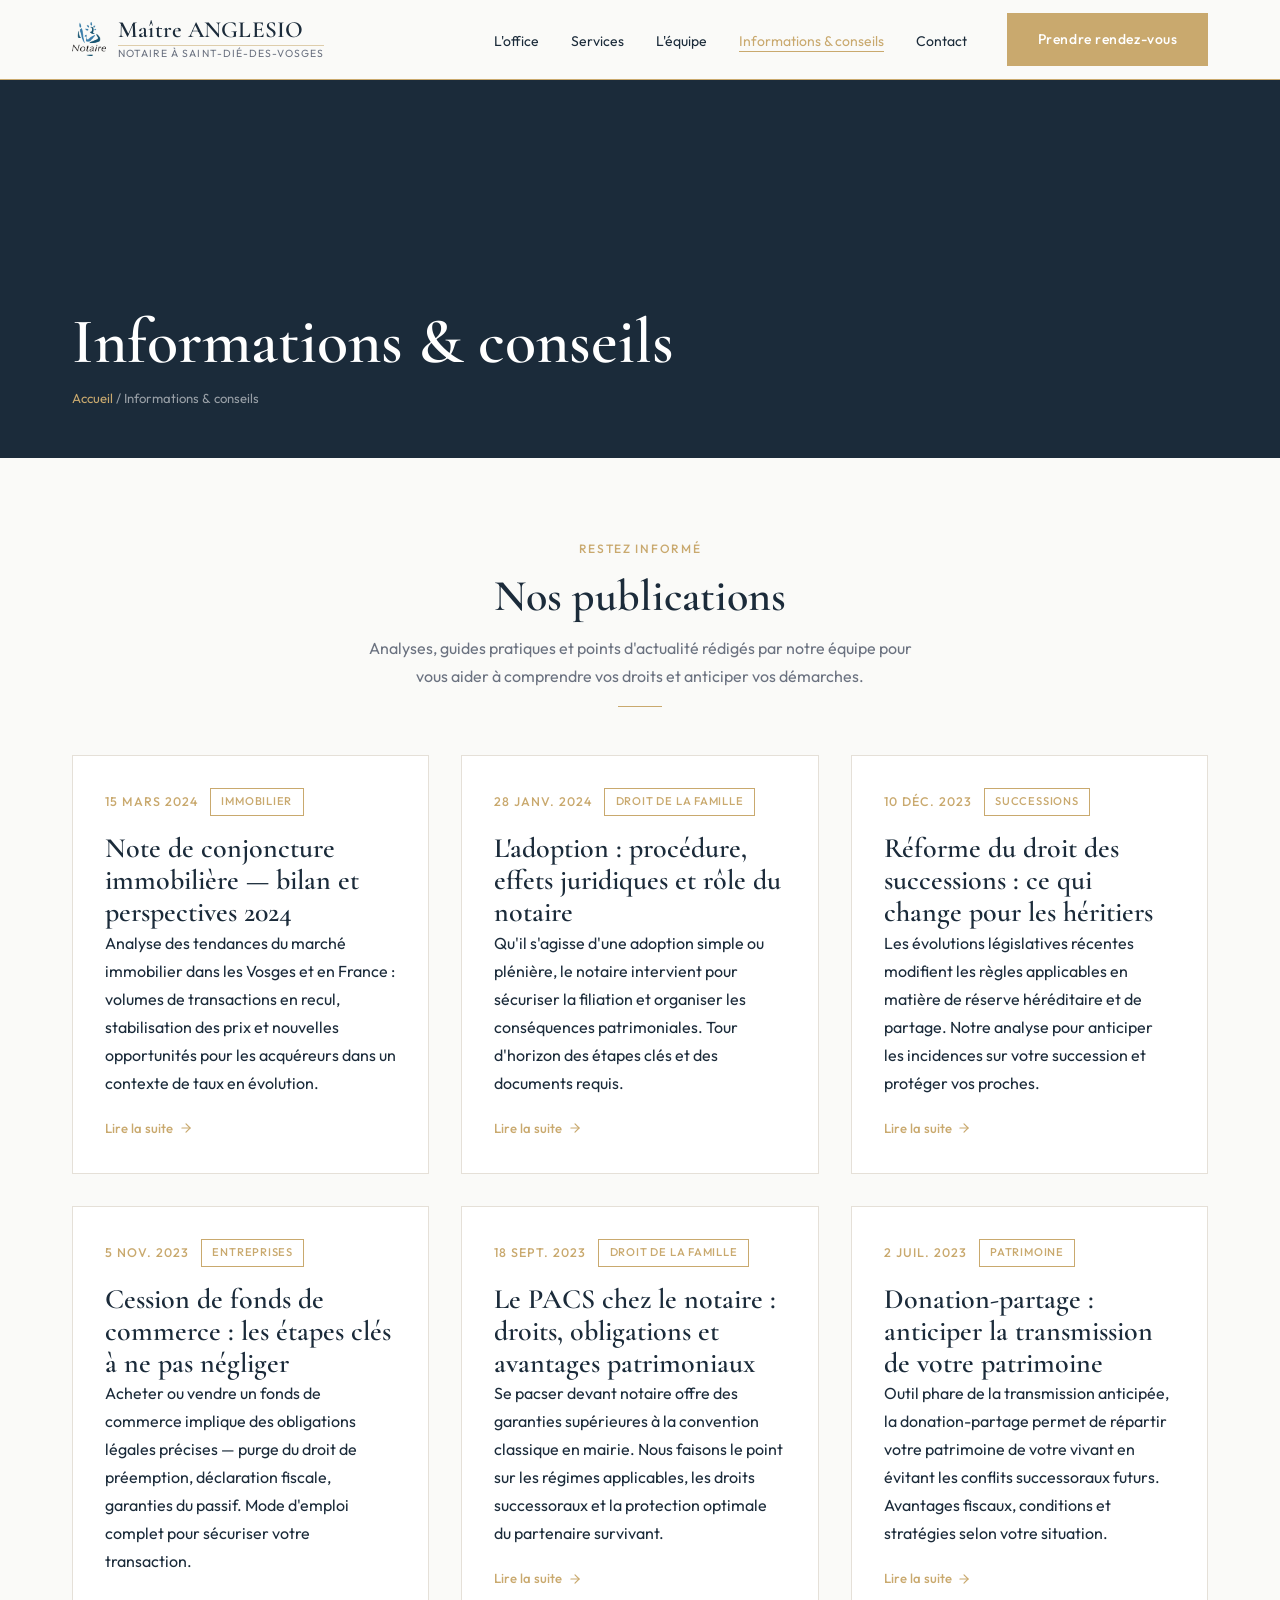
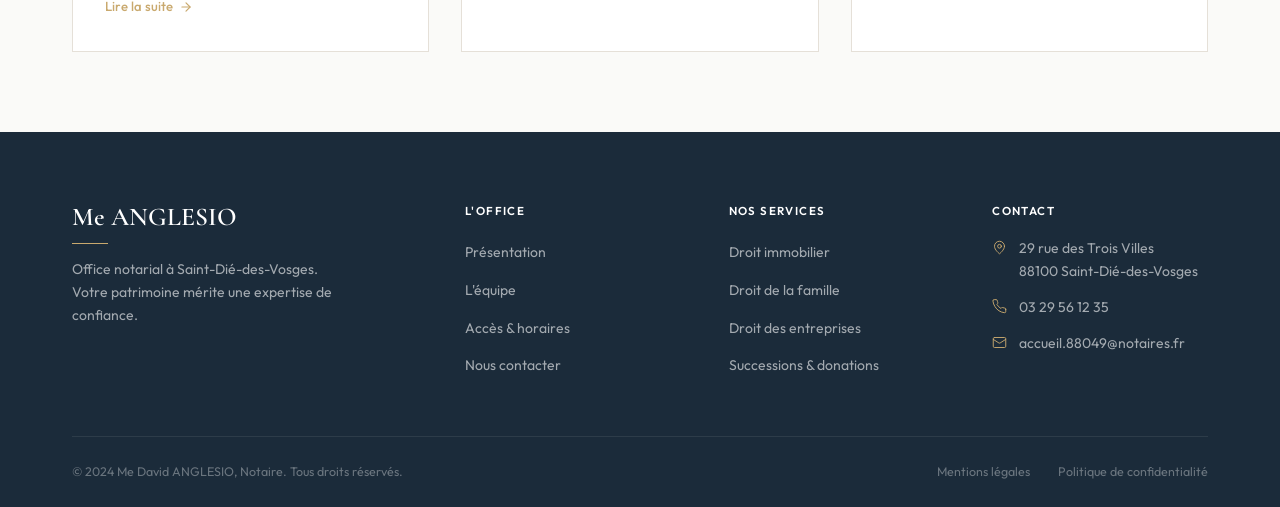
==== actualites.html @ fe0da923 "feat: first commit off the whole website" ====
<!DOCTYPE html>
<html lang="fr">
<head>
  <meta charset="UTF-8">
  <meta name="viewport" content="width=device-width, initial-scale=1.0">
  <meta name="description" content="Informations, actualités et conseils juridiques de l'office notarial Me ANGLESIO à Saint-Dié-des-Vosges.">
  <title>Informations &amp; conseils — Me ANGLESIO, Notaire</title>
  <link rel="preconnect" href="https://fonts.googleapis.com">
  <link rel="preconnect" href="https://fonts.gstatic.com" crossorigin>
  <link href="https://fonts.googleapis.com/css2?family=Cormorant+Garamond:wght@400;500;600&family=Outfit:wght@300;400;500;600&display=swap" rel="stylesheet">
  <link rel="stylesheet" href="css/style.css">
</head>
<body>

<!-- HEADER -->
<header class="site-header">
  <nav class="nav">
    <a href="index.html" class="nav-logo" aria-label="Me ANGLESIO — Accueil">
      <img src="img/logo-notaires.png" alt="Notaires de France" class="nav-logo__notaires" width="34" height="34">
      <div class="nav-logo__text">
        <span class="nav-logo__name">Maître ANGLESIO</span>
        <span class="nav-logo__line"></span>
        <span class="nav-logo__sub">Notaire à Saint-Dié-des-Vosges</span>
      </div>
    </a>
    <div class="nav-menu" id="nav-menu">
      <ul class="nav-links">
        <li><a href="office.html">L'office</a></li>
        <li><a href="services.html">Services</a></li>
        <li><a href="equipe.html">L'équipe</a></li>
        <li><a href="actualites.html">Informations &amp; conseils</a></li>
        <li><a href="contact.html">Contact</a></li>
      </ul>
      <a href="contact.html" class="btn btn--primary">Prendre rendez-vous</a>
    </div>
    <button class="nav-burger" id="nav-burger" aria-label="Ouvrir le menu" aria-expanded="false">
      <span></span><span></span><span></span>
    </button>
  </nav>
</header>

<!-- PAGE HERO -->
<section class="page-hero">
  <div class="page-hero__bg" style="background-image: url('https://images.unsplash.com/photo-1434626881859-194d67b2b86f?w=1400&auto=format');" role="img" aria-label="Lecture et information juridique"></div>
  <div class="page-hero__overlay"></div>
  <div class="container">
    <div class="page-hero__content">
      <h1>Informations &amp; conseils</h1>
      <p class="page-hero__breadcrumb"><a href="index.html">Accueil</a> / Informations &amp; conseils</p>
    </div>
  </div>
</section>

<!-- ARTICLES -->
<section class="section">
  <div class="container">
    <div class="section-header reveal" style="margin-bottom:3rem;">
      <span class="section-eyebrow">Restez informé</span>
      <h2>Nos publications</h2>
      <p>Analyses, guides pratiques et points d'actualité rédigés par notre équipe pour vous aider à comprendre vos droits et anticiper vos démarches.</p>
      <span class="divider"></span>
    </div>

    <div class="news-full-grid">

      <!-- Article 1 -->
      <article class="news-full-card reveal reveal-d1">
        <div class="news-card__meta">
          <span class="news-card__date">15 mars 2024</span>
          <span class="badge">Immobilier</span>
        </div>
        <h3>Note de conjoncture immobilière — bilan et perspectives 2024</h3>
        <p>Analyse des tendances du marché immobilier dans les Vosges et en France : volumes de transactions en recul, stabilisation des prix et nouvelles opportunités pour les acquéreurs dans un contexte de taux en évolution.</p>
        <a href="#" class="text-link">
          Lire la suite
          <svg xmlns="http://www.w3.org/2000/svg" viewBox="0 0 24 24" fill="none" stroke-width="2" stroke-linecap="round" stroke-linejoin="round"><path d="M5 12h14"/><path d="m12 5 7 7-7 7"/></svg>
        </a>
      </article>

      <!-- Article 2 -->
      <article class="news-full-card reveal reveal-d2">
        <div class="news-card__meta">
          <span class="news-card__date">28 janv. 2024</span>
          <span class="badge">Droit de la famille</span>
        </div>
        <h3>L'adoption : procédure, effets juridiques et rôle du notaire</h3>
        <p>Qu'il s'agisse d'une adoption simple ou plénière, le notaire intervient pour sécuriser la filiation et organiser les conséquences patrimoniales. Tour d'horizon des étapes clés et des documents requis.</p>
        <a href="#" class="text-link">
          Lire la suite
          <svg xmlns="http://www.w3.org/2000/svg" viewBox="0 0 24 24" fill="none" stroke-width="2" stroke-linecap="round" stroke-linejoin="round"><path d="M5 12h14"/><path d="m12 5 7 7-7 7"/></svg>
        </a>
      </article>

      <!-- Article 3 -->
      <article class="news-full-card reveal reveal-d3">
        <div class="news-card__meta">
          <span class="news-card__date">10 déc. 2023</span>
          <span class="badge">Successions</span>
        </div>
        <h3>Réforme du droit des successions : ce qui change pour les héritiers</h3>
        <p>Les évolutions législatives récentes modifient les règles applicables en matière de réserve héréditaire et de partage. Notre analyse pour anticiper les incidences sur votre succession et protéger vos proches.</p>
        <a href="#" class="text-link">
          Lire la suite
          <svg xmlns="http://www.w3.org/2000/svg" viewBox="0 0 24 24" fill="none" stroke-width="2" stroke-linecap="round" stroke-linejoin="round"><path d="M5 12h14"/><path d="m12 5 7 7-7 7"/></svg>
        </a>
      </article>

      <!-- Article 4 -->
      <article class="news-full-card reveal reveal-d1">
        <div class="news-card__meta">
          <span class="news-card__date">5 nov. 2023</span>
          <span class="badge">Entreprises</span>
        </div>
        <h3>Cession de fonds de commerce : les étapes clés à ne pas négliger</h3>
        <p>Acheter ou vendre un fonds de commerce implique des obligations légales précises — purge du droit de préemption, déclaration fiscale, garanties du passif. Mode d'emploi complet pour sécuriser votre transaction.</p>
        <a href="#" class="text-link">
          Lire la suite
          <svg xmlns="http://www.w3.org/2000/svg" viewBox="0 0 24 24" fill="none" stroke-width="2" stroke-linecap="round" stroke-linejoin="round"><path d="M5 12h14"/><path d="m12 5 7 7-7 7"/></svg>
        </a>
      </article>

      <!-- Article 5 -->
      <article class="news-full-card reveal reveal-d2">
        <div class="news-card__meta">
          <span class="news-card__date">18 sept. 2023</span>
          <span class="badge">Droit de la famille</span>
        </div>
        <h3>Le PACS chez le notaire : droits, obligations et avantages patrimoniaux</h3>
        <p>Se pacser devant notaire offre des garanties supérieures à la convention classique en mairie. Nous faisons le point sur les régimes applicables, les droits successoraux et la protection optimale du partenaire survivant.</p>
        <a href="#" class="text-link">
          Lire la suite
          <svg xmlns="http://www.w3.org/2000/svg" viewBox="0 0 24 24" fill="none" stroke-width="2" stroke-linecap="round" stroke-linejoin="round"><path d="M5 12h14"/><path d="m12 5 7 7-7 7"/></svg>
        </a>
      </article>

      <!-- Article 6 -->
      <article class="news-full-card reveal reveal-d3">
        <div class="news-card__meta">
          <span class="news-card__date">2 juil. 2023</span>
          <span class="badge">Patrimoine</span>
        </div>
        <h3>Donation-partage : anticiper la transmission de votre patrimoine</h3>
        <p>Outil phare de la transmission anticipée, la donation-partage permet de répartir votre patrimoine de votre vivant en évitant les conflits successoraux futurs. Avantages fiscaux, conditions et stratégies selon votre situation.</p>
        <a href="#" class="text-link">
          Lire la suite
          <svg xmlns="http://www.w3.org/2000/svg" viewBox="0 0 24 24" fill="none" stroke-width="2" stroke-linecap="round" stroke-linejoin="round"><path d="M5 12h14"/><path d="m12 5 7 7-7 7"/></svg>
        </a>
      </article>

    </div>
  </div>
</section>

<!-- FOOTER -->
<footer class="site-footer">
  <div class="container">
    <div class="footer-top">
      <div class="footer-brand">
        <div class="footer-brand__name">Me ANGLESIO</div>
        <span class="footer-brand__sep"></span>
        <p class="footer-brand__tagline">Office notarial à Saint-Dié-des-Vosges. Votre patrimoine mérite une expertise de confiance.</p>
      </div>
      <div class="footer-col">
        <h4>L'office</h4>
        <ul>
          <li><a href="office.html">Présentation</a></li>
          <li><a href="equipe.html">L'équipe</a></li>
          <li><a href="office.html#acces">Accès &amp; horaires</a></li>
          <li><a href="contact.html">Nous contacter</a></li>
        </ul>
      </div>
      <div class="footer-col">
        <h4>Nos services</h4>
        <ul>
          <li><a href="services.html#immobilier">Droit immobilier</a></li>
          <li><a href="services.html#famille">Droit de la famille</a></li>
          <li><a href="services.html#entreprises">Droit des entreprises</a></li>
          <li><a href="services.html#successions">Successions &amp; donations</a></li>
        </ul>
      </div>
      <div class="footer-col">
        <h4>Contact</h4>
        <div class="footer-contact-item">
          <svg xmlns="http://www.w3.org/2000/svg" viewBox="0 0 24 24" fill="none" stroke-width="1.5" stroke-linecap="round" stroke-linejoin="round"><path d="M20 10c0 6-8 12-8 12s-8-6-8-12a8 8 0 0 1 16 0Z"/><circle cx="12" cy="10" r="3"/></svg>
          <address>29 rue des Trois Villes<br>88100 Saint-Dié-des-Vosges</address>
        </div>
        <div class="footer-contact-item">
          <svg xmlns="http://www.w3.org/2000/svg" viewBox="0 0 24 24" fill="none" stroke-width="1.5" stroke-linecap="round" stroke-linejoin="round"><path d="M22 16.92v3a2 2 0 0 1-2.18 2 19.79 19.79 0 0 1-8.63-3.07A19.5 19.5 0 0 1 4.69 12 19.79 19.79 0 0 1 1.56 3.47 2 2 0 0 1 3.53 1h3a2 2 0 0 1 2 1.72 12.84 12.84 0 0 0 .7 2.81 2 2 0 0 1-.45 2.11L7.91 8.7a16 16 0 0 0 6.29 6.29l.81-.81a2 2 0 0 1 2.11-.45c.91.34 1.85.57 2.81.7A2 2 0 0 1 22 16.92z"/></svg>
          <a href="tel:+33329561235">03 29 56 12 35</a>
        </div>
        <div class="footer-contact-item">
          <svg xmlns="http://www.w3.org/2000/svg" viewBox="0 0 24 24" fill="none" stroke-width="1.5" stroke-linecap="round" stroke-linejoin="round"><rect width="20" height="16" x="2" y="4" rx="2"/><path d="m22 7-8.97 5.7a1.94 1.94 0 0 1-2.06 0L2 7"/></svg>
          <a href="mailto:accueil.88049@notaires.fr">accueil.88049@notaires.fr</a>
        </div>
      </div>
    </div>
    <div class="footer-bottom">
      <span>&copy; 2024 Me David ANGLESIO, Notaire. Tous droits réservés.</span>
      <div class="footer-bottom__links">
        <a href="#">Mentions légales</a>
        <a href="#">Politique de confidentialité</a>
      </div>
    </div>
  </div>
</footer>

<script src="js/main.js" defer></script>
</body>
</html>
---- css/style.css ----
/* ===========================
   VARIABLES
=========================== */
:root {
  --color-primary:    #1B2B3A;
  --color-accent:     #C9A96E;
  --color-bg:         #FAFAF8;
  --color-bg-alt:     #F0EDE8;
  --color-text:       #1B2B3A;
  --color-text-muted: #6B7280;
  --color-border:     #E5E0D8;
  --color-white:      #FFFFFF;

  --font-display: 'Cormorant Garamond', serif;
  --font-body:    'Outfit', sans-serif;

  --max-width:  1200px;
  --nav-height: 62px;
  --section-py: 5rem;

  --transition: 0.3s ease;
  --shadow-sm:  0 1px 4px rgba(27,43,58,0.07);
  --shadow-md:  0 4px 20px rgba(27,43,58,0.12);
}

/* ===========================
   RESET & BASE
=========================== */
*, *::before, *::after {
  box-sizing: border-box;
  margin: 0;
  padding: 0;
}

html { scroll-behavior: smooth; }

body {
  font-family: var(--font-body);
  font-size: 1rem;
  line-height: 1.75;
  color: var(--color-text);
  background-color: var(--color-bg);
}

img { max-width: 100%; height: auto; display: block; }
a   { color: inherit; text-decoration: none; }
ul  { list-style: none; }

/* ===========================
   TYPOGRAPHY
=========================== */
h1, h2, h3, h4 {
  font-family: var(--font-display);
  font-weight: 600;
  line-height: 1.15;
  color: var(--color-primary);
}

h1 { font-size: clamp(2.5rem, 5vw,   4rem); }
h2 { font-size: clamp(2rem,  3.5vw, 2.75rem); }
h3 { font-size: clamp(1.4rem,2.5vw, 1.75rem); }
h4 { font-size: 1.2rem; }

p { margin-bottom: 1rem; }
p:last-child { margin-bottom: 0; }

/* ===========================
   LAYOUT
=========================== */
.container {
  width: 100%;
  max-width: var(--max-width);
  margin: 0 auto;
  padding: 0 2rem;
}

.section      { padding: var(--section-py) 0; }
.section--alt { background-color: var(--color-bg-alt); }
.section--dark {
  background-color: var(--color-primary);
  color: rgba(255,255,255,0.85);
}
.section--dark h2,
.section--dark h3 { color: var(--color-white); }

.section-header {
  text-align: center;
  margin-bottom: 3.5rem;
}
.section-header h2  { margin-bottom: 0.75rem; }
.section-header p   { color: var(--color-text-muted); max-width: 560px; margin: 0 auto; }

.section-eyebrow {
  display: block;
  font-size: 0.75rem;
  font-weight: 500;
  letter-spacing: 0.14em;
  text-transform: uppercase;
  color: var(--color-accent);
  margin-bottom: 0.75rem;
}

.divider {
  display: block;
  width: 44px;
  height: 1.5px;
  background: var(--color-accent);
  margin: 1rem auto 0;
}

/* ===========================
   BUTTONS
=========================== */
.btn {
  display: inline-flex;
  align-items: center;
  gap: 0.5rem;
  padding: 0.8rem 1.85rem;
  font-family: var(--font-body);
  font-size: 0.875rem;
  font-weight: 500;
  letter-spacing: 0.04em;
  border: 1.5px solid transparent;
  cursor: pointer;
  transition: background-color var(--transition), color var(--transition), border-color var(--transition);
}

.btn--primary {
  background-color: var(--color-accent);
  color: var(--color-white);
  border-color: var(--color-accent);
}
.btn--primary:hover { background-color: #b8924f; border-color: #b8924f; }

.btn--outline {
  background: transparent;
  color: var(--color-white);
  border-color: rgba(255,255,255,0.65);
}
.btn--outline:hover {
  background: var(--color-white);
  color: var(--color-primary);
  border-color: var(--color-white);
}

.btn--outline-dark {
  background: transparent;
  color: var(--color-primary);
  border-color: var(--color-primary);
}
.btn--outline-dark:hover {
  background: var(--color-primary);
  color: var(--color-white);
}

.btn--accent-outline {
  background: transparent;
  color: var(--color-accent);
  border-color: var(--color-accent);
}
.btn--accent-outline:hover {
  background: var(--color-accent);
  color: var(--color-white);
}

/* ===========================
   HEADER / NAV
=========================== */

/* ─ Hauteur selon style ─────────────────────────────── */
[data-nav="pill"]    { --nav-height: 62px; }
[data-nav="classic"] { --nav-height: 80px; }

/* ── STYLE PILL (barre flottante) ───────────────────── */
[data-nav="pill"] .site-header {
  position: fixed;
  top: 1.25rem;
  left: 50%;
  transform: translateX(-50%);
  width: calc(100% - 3rem);
  max-width: var(--max-width);
  z-index: 100;
  height: var(--nav-height);
  background: rgba(250, 250, 248, 0.88);
  backdrop-filter: blur(16px);
  -webkit-backdrop-filter: blur(16px);
  border: 1px solid var(--color-border);
  border-radius: 100px;
  box-shadow: 0 4px 24px rgba(27,43,58,0.10), 0 1px 3px rgba(27,43,58,0.06);
  transition: box-shadow var(--transition), background var(--transition);
}
[data-nav="pill"] .site-header.scrolled {
  background: rgba(250, 250, 248, 0.97);
  box-shadow: 0 8px 36px rgba(27,43,58,0.16), 0 2px 6px rgba(27,43,58,0.07);
}
[data-nav="pill"] .hero,
[data-nav="pill"] .page-hero { margin-top: 0; }
[data-nav="pill"] .nav-menu .btn { border-radius: 100px; }

/* ── STYLE CLASSIQUE (barre pleine largeur) ─────────── */
[data-nav="classic"] .site-header {
  position: fixed;
  top: 0; left: 0; right: 0;
  z-index: 100;
  height: var(--nav-height);
  background: var(--color-bg);
  border-bottom: 1.5px solid var(--color-accent);
  transition: box-shadow var(--transition);
}
[data-nav="classic"] .site-header.scrolled {
  box-shadow: 0 2px 20px rgba(27,43,58,0.10);
  border-bottom-color: var(--color-border);
}
[data-nav="classic"] .hero,
[data-nav="classic"] .page-hero { margin-top: var(--nav-height); }
[data-nav="classic"] .nav {
  max-width: var(--max-width);
  margin: 0 auto;
  padding: 0 2rem;
}

/* ── Base nav (partagé) ─────────────────────────────── */
.nav {
  display: flex;
  align-items: center;
  justify-content: space-between;
  height: 100%;
  padding: 0 1.5rem;
}

/* Logo */
.nav-logo {
  display: flex;
  align-items: center;
  gap: 0.75rem;
}
.nav-logo__notaires {
  width: 34px;
  height: 34px;
  flex-shrink: 0;
}
.nav-logo__text {
  display: flex;
  flex-direction: column;
  line-height: 1;
}
.nav-logo__name {
  font-family: var(--font-display);
  font-size: 1.45rem;
  font-weight: 600;
  color: var(--color-primary);
  letter-spacing: 0.01em;
}
.nav-logo__line {
  display: block;
  width: 100%;
  height: 1px;
  background: var(--color-accent);
  margin: 3px 0;
  opacity: 0.55;
}
.nav-logo__sub {
  font-size: 0.65rem;
  font-weight: 400;
  letter-spacing: 0.1em;
  text-transform: uppercase;
  color: var(--color-text-muted);
}

/* Nav menu (links + cta together) */
.nav-menu {
  display: flex;
  align-items: center;
  gap: 2.5rem;
}

.nav-links {
  display: flex;
  align-items: center;
  gap: 2rem;
}
.nav-links a {
  font-size: 0.875rem;
  color: var(--color-text);
  position: relative;
  padding-bottom: 2px;
  transition: color var(--transition);
}
.nav-links a::after {
  content: '';
  position: absolute;
  bottom: 0; left: 0; right: 0;
  height: 1px;
  background: var(--color-accent);
  transform: scaleX(0);
  transform-origin: left;
  transition: transform var(--transition);
}
.nav-links a:hover,
.nav-links a.active { color: var(--color-accent); }
.nav-links a:hover::after,
.nav-links a.active::after { transform: scaleX(1); }

/* Burger */
.nav-burger {
  display: none;
  flex-direction: column;
  justify-content: center;
  gap: 5px;
  width: 32px;
  height: 32px;
  background: none;
  border: none;
  cursor: pointer;
  padding: 0;
  flex-shrink: 0;
}
.nav-burger span {
  display: block;
  width: 100%;
  height: 1.5px;
  background: var(--color-primary);
  transition: transform 0.3s ease, opacity 0.3s ease;
}
.nav-burger.open span:nth-child(1) { transform: translateY(6.5px) rotate(45deg); }
.nav-burger.open span:nth-child(2) { opacity: 0; }
.nav-burger.open span:nth-child(3) { transform: translateY(-6.5px) rotate(-45deg); }

/* ===========================
   HERO (accueil)
=========================== */
.hero {
  position: relative;
  height: 100vh;
  min-height: 620px;
  display: flex;
  align-items: center;
  overflow: hidden;
}
.hero__bg {
  position: absolute;
  inset: 0;
  background-image: url('https://images.unsplash.com/photo-1589829545856-d10d557cf95f?w=1600');
  background-size: cover;
  background-position: center;
}
.hero__overlay {
  position: absolute;
  inset: 0;
  background: linear-gradient(135deg, rgba(27,43,58,0.84) 0%, rgba(27,43,58,0.52) 100%);
}
.hero__content {
  position: relative;
  z-index: 1;
  max-width: 680px;
}
.hero__eyebrow {
  display: inline-block;
  font-size: 0.75rem;
  font-weight: 500;
  letter-spacing: 0.16em;
  text-transform: uppercase;
  color: var(--color-accent);
  margin-bottom: 1.25rem;
}
.hero__title {
  font-family: var(--font-display);
  font-size: clamp(2.75rem, 5.5vw, 4.5rem);
  font-weight: 600;
  color: var(--color-white);
  line-height: 1.08;
  margin-bottom: 1.25rem;
}
.hero__sub {
  font-size: 1.1rem;
  color: rgba(255,255,255,0.78);
  margin-bottom: 2.5rem;
  line-height: 1.7;
}
.hero__actions {
  display: flex;
  gap: 1rem;
  flex-wrap: wrap;
}

/* PAGE HERO (inner pages) */
.page-hero {
  position: relative;
  height: 42vh;
  min-height: 280px;
  display: flex;
  align-items: flex-end;
  overflow: hidden;
}
.page-hero__bg {
  position: absolute;
  inset: 0;
  background-size: cover;
  background-position: center;
  background-color: var(--color-primary);
}
.page-hero__overlay {
  position: absolute;
  inset: 0;
  background: linear-gradient(to top, rgba(27,43,58,0.88) 0%, rgba(27,43,58,0.35) 100%);
}
.page-hero__content {
  position: relative;
  z-index: 1;
  padding-bottom: 3rem;
}
.page-hero__content h1  { color: var(--color-white); }
.page-hero__breadcrumb  {
  font-size: 0.82rem;
  color: rgba(255,255,255,0.55);
  margin-top: 0.5rem;
}
.page-hero__breadcrumb a { color: var(--color-accent); }

/* ===========================
   INDEX — OFFICE INTRO
=========================== */
.office-intro {
  display: grid;
  grid-template-columns: 1fr 320px;
  gap: 5rem;
  align-items: center;
}
.office-intro__text h2    { margin-bottom: 1.5rem; }
.office-intro__text p     { color: var(--color-text-muted); }
.office-intro__text .btn  { margin-top: 1.5rem; }

.stats-col {
  display: flex;
  flex-direction: column;
  gap: 1.25rem;
}
.stat {
  text-align: center;
  padding: 2rem 1.5rem;
  border: 1px solid var(--color-border);
  background: var(--color-white);
}
.stat__number {
  display: block;
  font-family: var(--font-display);
  font-size: 2.75rem;
  font-weight: 600;
  color: var(--color-accent);
  line-height: 1;
  margin-bottom: 0.4rem;
}
.stat__label {
  font-size: 0.78rem;
  letter-spacing: 0.08em;
  text-transform: uppercase;
  color: var(--color-text-muted);
}

/* ===========================
   INDEX — SERVICE CARDS
=========================== */
.services-grid {
  display: grid;
  grid-template-columns: repeat(4, 1fr);
  gap: 1.5rem;
}
.service-card {
  background: var(--color-white);
  border: 1px solid var(--color-border);
  padding: 2rem 1.75rem;
  box-shadow: var(--shadow-sm);
  transition: box-shadow var(--transition), transform var(--transition);
}
.service-card:hover {
  box-shadow: var(--shadow-md);
  transform: translateY(-4px);
}
.service-card__icon {
  display: flex;
  align-items: center;
  justify-content: center;
  width: 50px;
  height: 50px;
  border: 1px solid var(--color-accent);
  color: var(--color-accent);
  margin-bottom: 1.25rem;
}
.service-card__icon svg { width: 22px; height: 22px; stroke: currentColor; }
.service-card h3    { font-size: 1.15rem; margin-bottom: 0.6rem; }
.service-card p     { font-size: 0.875rem; color: var(--color-text-muted); margin-bottom: 1.25rem; }
.service-card__link {
  font-size: 0.82rem;
  font-weight: 500;
  color: var(--color-accent);
  letter-spacing: 0.04em;
  display: inline-flex;
  align-items: center;
  gap: 0.35rem;
  transition: gap var(--transition);
}
.service-card__link:hover { gap: 0.6rem; }
.service-card__link svg { width: 14px; height: 14px; stroke: currentColor; }

/* ===========================
   INDEX — NEWS
=========================== */
.news-grid {
  display: grid;
  grid-template-columns: repeat(2, 1fr);
  gap: 2rem;
  margin-bottom: 3rem;
}
.news-card {
  background: var(--color-white);
  border: 1px solid var(--color-border);
  padding: 2rem;
  transition: box-shadow var(--transition);
}
.news-card:hover { box-shadow: var(--shadow-md); }
.news-card__meta {
  display: flex;
  align-items: center;
  gap: 0.75rem;
  margin-bottom: 1rem;
}
.news-card__date {
  font-size: 0.78rem;
  font-weight: 500;
  color: var(--color-accent);
  letter-spacing: 0.08em;
  text-transform: uppercase;
}
.badge {
  display: inline-block;
  font-size: 0.7rem;
  font-weight: 500;
  letter-spacing: 0.07em;
  text-transform: uppercase;
  padding: 0.2rem 0.65rem;
  border: 1px solid var(--color-accent);
  color: var(--color-accent);
}
.news-card h3   { font-size: 1.25rem; margin-bottom: 0.75rem; line-height: 1.3; }
.news-card p    { font-size: 0.875rem; color: var(--color-text-muted); margin-bottom: 1.25rem; }
.text-link {
  font-size: 0.82rem;
  font-weight: 500;
  color: var(--color-accent);
  display: inline-flex;
  align-items: center;
  gap: 0.35rem;
  transition: gap var(--transition);
}
.text-link:hover { gap: 0.6rem; }
.text-link svg { width: 14px; height: 14px; stroke: currentColor; }
.section-center { text-align: center; }

/* ===========================
   CTA BAND
=========================== */
.cta-band {
  padding: 5rem 0;
  text-align: center;
}
.cta-band h2 {
  color: var(--color-white);
  max-width: 580px;
  margin: 0 auto 1rem;
}
.cta-band p {
  color: rgba(255,255,255,0.72);
  max-width: 500px;
  margin: 0 auto 2.25rem;
}

/* ===========================
   OFFICE PAGE
=========================== */
.office-presentation {
  display: grid;
  grid-template-columns: 1fr 360px;
  gap: 4rem;
  align-items: start;
}
.office-presentation__text h2  { margin-bottom: 1.5rem; }
.office-presentation__text p   { color: var(--color-text-muted); }

.office-aside {
  background: var(--color-primary);
  padding: 2.5rem;
  color: rgba(255,255,255,0.8);
}
.office-aside h3 {
  color: var(--color-white);
  font-size: 1.1rem;
  margin-bottom: 1.25rem;
  font-family: var(--font-body);
  font-weight: 600;
  letter-spacing: 0.08em;
  text-transform: uppercase;
  font-size: 0.8rem;
}
.domain-list li {
  font-size: 0.9rem;
  color: rgba(255,255,255,0.72);
  padding: 0.6rem 0 0.6rem 1.25rem;
  position: relative;
  border-bottom: 1px solid rgba(255,255,255,0.08);
}
.domain-list li:last-child { border-bottom: none; }
.domain-list li::before {
  content: '—';
  position: absolute;
  left: 0;
  color: var(--color-accent);
}

/* Info cards grid */
.info-grid {
  display: grid;
  grid-template-columns: repeat(4, 1fr);
  gap: 1.5rem;
}
.info-card {
  background: var(--color-white);
  border: 1px solid var(--color-border);
  padding: 2rem 1.5rem;
  text-align: center;
}
.info-card__icon { color: var(--color-accent); margin-bottom: 1rem; }
.info-card__icon svg { width: 26px; height: 26px; stroke: currentColor; }
.info-card h4 {
  font-family: var(--font-body);
  font-size: 0.8rem;
  font-weight: 600;
  letter-spacing: 0.08em;
  text-transform: uppercase;
  margin-bottom: 0.5rem;
}
.info-card p,
.info-card address {
  font-size: 0.875rem;
  color: var(--color-text-muted);
  font-style: normal;
  line-height: 1.65;
}
.info-card a { color: var(--color-accent); transition: opacity var(--transition); }
.info-card a:hover { opacity: 0.75; }

/* Map */
.map-placeholder {
  height: 380px;
  background: var(--color-bg-alt);
  border: 1px solid var(--color-border);
  display: flex;
  flex-direction: column;
  align-items: center;
  justify-content: center;
  gap: 1rem;
  color: var(--color-text-muted);
  font-size: 0.9rem;
  text-align: center;
}
.map-placeholder svg { width: 36px; height: 36px; stroke: var(--color-accent); }

/* ===========================
   TEAM PAGE
=========================== */
.team-lead {
  display: grid;
  grid-template-columns: 280px 1fr;
  gap: 3.5rem;
  align-items: start;
  background: var(--color-white);
  border: 1px solid var(--color-border);
  padding: 2.5rem;
  margin-bottom: 4rem;
}
.team-lead__photo {
  width: 100%;
  aspect-ratio: 3/4;
  background: var(--color-bg-alt);
  border: 1px solid var(--color-border);
  display: flex;
  align-items: center;
  justify-content: center;
  font-size: 0.8rem;
  color: var(--color-text-muted);
  text-align: center;
  padding: 1rem;
}
.team-lead__info h2  { margin-bottom: 0.25rem; }
.team-lead__role {
  display: inline-block;
  font-size: 0.75rem;
  letter-spacing: 0.12em;
  text-transform: uppercase;
  color: var(--color-accent);
  margin-bottom: 1.75rem;
}
.team-lead__bio { color: var(--color-text-muted); margin-bottom: 1.5rem; }
.team-lead__languages { font-size: 0.875rem; color: var(--color-text-muted); }
.team-lead__languages strong { color: var(--color-text); }

.team-grid {
  display: grid;
  grid-template-columns: repeat(3, 1fr);
  gap: 1.75rem;
}
.team-card {
  text-align: center;
  padding: 2rem 1.5rem;
  border: 1px solid var(--color-border);
  background: var(--color-white);
  transition: box-shadow var(--transition);
}
.team-card:hover { box-shadow: var(--shadow-md); }
.team-card__photo {
  width: 90px;
  height: 90px;
  border-radius: 50%;
  background: var(--color-bg-alt);
  border: 2px solid var(--color-border);
  margin: 0 auto 1.25rem;
  display: flex;
  align-items: center;
  justify-content: center;
  font-size: 0.72rem;
  color: var(--color-text-muted);
}
.team-card h3   { font-size: 1.1rem; margin-bottom: 0.2rem; }
.team-card__role { font-size: 0.82rem; color: var(--color-accent); }

.values-grid {
  display: grid;
  grid-template-columns: repeat(3, 1fr);
  gap: 2rem;
}
.value-item { text-align: center; padding: 2.5rem 2rem; }
.value-item__icon { color: var(--color-accent); margin-bottom: 1.25rem; }
.value-item__icon svg { width: 34px; height: 34px; stroke: currentColor; }
.value-item h3  { font-size: 1.3rem; margin-bottom: 0.75rem; }
.value-item p   { font-size: 0.9rem; color: var(--color-text-muted); }

/* ===========================
   SERVICES PAGE
=========================== */
.service-blocks { padding: 2rem 0; }
.service-block {
  display: flex;
  gap: 5rem;
  align-items: center;
  padding: 4.5rem 0;
  border-bottom: 1px solid var(--color-border);
}
.service-block:last-child { border-bottom: none; }
.service-block--reverse   { flex-direction: row-reverse; }

.service-block__image {
  flex: 0 0 46%;
  aspect-ratio: 4/3;
  background-size: cover;
  background-position: center;
  background-color: var(--color-bg-alt);
  position: relative;
}
.service-block__image::after {
  content: '';
  position: absolute;
  inset: 0;
  border: 1px solid var(--color-border);
}
.service-block__content { flex: 1; }
.service-block__content h2  { margin-bottom: 1rem; }
.service-block__content > p { color: var(--color-text-muted); margin-bottom: 1.5rem; }

.service-list { margin-bottom: 2rem; }
.service-list li {
  font-size: 0.875rem;
  color: var(--color-text-muted);
  padding: 0.5rem 0 0.5rem 1.25rem;
  position: relative;
  border-bottom: 1px solid var(--color-border);
}
.service-list li:first-child { border-top: 1px solid var(--color-border); }
.service-list li::before {
  content: '—';
  position: absolute;
  left: 0;
  color: var(--color-accent);
}

/* ===========================
   ACTUALITES PAGE
=========================== */
.news-full-grid {
  display: grid;
  grid-template-columns: repeat(3, 1fr);
  gap: 2rem;
}
.news-full-card {
  background: var(--color-white);
  border: 1px solid var(--color-border);
  padding: 2rem;
  transition: box-shadow var(--transition), transform var(--transition);
}
.news-full-card:hover {
  box-shadow: var(--shadow-md);
  transform: translateY(-3px);
}

/* ===========================
   CONTACT PAGE
=========================== */
.contact-layout {
  display: grid;
  grid-template-columns: 1fr 400px;
  gap: 4.5rem;
  align-items: start;
}

.contact-form {
  display: flex;
  flex-direction: column;
  gap: 1.25rem;
}
.form-row {
  display: grid;
  grid-template-columns: 1fr 1fr;
  gap: 1.25rem;
}
.form-group {
  display: flex;
  flex-direction: column;
  gap: 0.4rem;
}
label {
  font-size: 0.82rem;
  font-weight: 500;
  color: var(--color-text);
  letter-spacing: 0.03em;
}
label .req { color: var(--color-accent); }

input, select, textarea {
  width: 100%;
  padding: 0.75rem 1rem;
  font-family: var(--font-body);
  font-size: 0.9rem;
  color: var(--color-text);
  background: var(--color-white);
  border: 1px solid var(--color-border);
  outline: none;
  transition: border-color var(--transition);
  -webkit-appearance: none;
  appearance: none;
  border-radius: 0;
}
input:focus, select:focus, textarea:focus { border-color: var(--color-accent); }
input.error, select.error, textarea.error { border-color: #d94f4f; }

.field-error {
  font-size: 0.78rem;
  color: #d94f4f;
  display: none;
}
.field-error.show { display: block; }

textarea { resize: vertical; min-height: 150px; }

.form-rgpd {
  font-size: 0.78rem;
  color: var(--color-text-muted);
  line-height: 1.6;
  padding: 1rem 1.25rem;
  background: var(--color-bg-alt);
  border: 1px solid var(--color-border);
}
.form-success {
  display: none;
  padding: 1.5rem;
  background: #eef7f0;
  border: 1px solid #a8d5b0;
  color: #2b6b36;
  font-size: 0.9rem;
  line-height: 1.6;
}

.contact-sidebar {
  background: var(--color-bg-alt);
  border: 1px solid var(--color-border);
  padding: 2.5rem;
}
.contact-sidebar h3 {
  font-size: 1.5rem;
  margin-bottom: 2rem;
}
.contact-info-item {
  display: flex;
  gap: 1rem;
  padding: 1.25rem 0;
  border-bottom: 1px solid var(--color-border);
}
.contact-info-item:last-child { border-bottom: none; }
.contact-info-item__icon { flex-shrink: 0; color: var(--color-accent); }
.contact-info-item__icon svg { width: 20px; height: 20px; stroke: currentColor; }
.contact-info-item h4 {
  font-family: var(--font-body);
  font-size: 0.8rem;
  font-weight: 600;
  letter-spacing: 0.06em;
  text-transform: uppercase;
  margin-bottom: 0.35rem;
}
.contact-info-item p,
.contact-info-item address {
  font-size: 0.875rem;
  color: var(--color-text-muted);
  font-style: normal;
  line-height: 1.65;
}
.contact-info-item a { color: var(--color-accent); transition: opacity var(--transition); }
.contact-info-item a:hover { opacity: 0.75; }

/* ===========================
   FOOTER
=========================== */
.site-footer { background: var(--color-primary); }

.footer-top {
  display: grid;
  grid-template-columns: 1.6fr 1fr 1fr 1fr;
  gap: 3rem;
  padding: 4.5rem 0 3rem;
  border-bottom: 1px solid rgba(255,255,255,0.08);
}
.footer-brand__name {
  font-family: var(--font-display);
  font-size: 1.6rem;
  font-weight: 600;
  color: var(--color-white);
  line-height: 1;
}
.footer-brand__sep {
  display: block;
  width: 36px;
  height: 1px;
  background: var(--color-accent);
  margin: 0.85rem 0;
}
.footer-brand__tagline {
  font-size: 0.875rem;
  color: rgba(255,255,255,0.6);
  line-height: 1.65;
  max-width: 280px;
}

.footer-col h4 {
  font-family: var(--font-body);
  font-size: 0.72rem;
  font-weight: 600;
  letter-spacing: 0.12em;
  text-transform: uppercase;
  color: var(--color-white);
  margin-bottom: 1.25rem;
}
.footer-col ul li { margin-bottom: 0.6rem; }
.footer-col ul li a {
  font-size: 0.875rem;
  color: rgba(255,255,255,0.6);
  transition: color var(--transition);
}
.footer-col ul li a:hover { color: var(--color-accent); }

.footer-contact-item {
  display: flex;
  align-items: flex-start;
  gap: 0.75rem;
  margin-bottom: 0.85rem;
  font-size: 0.875rem;
}
.footer-contact-item svg { width: 15px; height: 15px; stroke: var(--color-accent); flex-shrink: 0; margin-top: 3px; }
.footer-contact-item a,
.footer-contact-item address {
  color: rgba(255,255,255,0.6);
  font-style: normal;
  line-height: 1.6;
  transition: color var(--transition);
}
.footer-contact-item a:hover { color: var(--color-accent); }

.footer-bottom {
  display: flex;
  align-items: center;
  justify-content: space-between;
  padding: 1.5rem 0;
  font-size: 0.78rem;
  color: rgba(255,255,255,0.35);
  flex-wrap: wrap;
  gap: 0.75rem;
}
.footer-bottom__links { display: flex; gap: 1.75rem; }
.footer-bottom__links a { color: rgba(255,255,255,0.35); transition: color var(--transition); }
.footer-bottom__links a:hover { color: var(--color-accent); }

/* ===========================
   ANIMATIONS
=========================== */
@media (prefers-reduced-motion: no-preference) {
  .reveal {
    opacity: 0;
    transform: translateY(28px);
    transition: opacity 0.65s ease, transform 0.65s ease;
  }
  .reveal.visible {
    opacity: 1;
    transform: none;
  }
  .reveal-d1 { transition-delay: 0.1s; }
  .reveal-d2 { transition-delay: 0.2s; }
  .reveal-d3 { transition-delay: 0.3s; }
  .reveal-d4 { transition-delay: 0.4s; }
}

/* ===========================
   RESPONSIVE
=========================== */
@media (max-width: 1100px) {
  .services-grid       { grid-template-columns: repeat(2, 1fr); }
  .info-grid           { grid-template-columns: repeat(2, 1fr); }
  .footer-top          { grid-template-columns: 1fr 1fr; gap: 2rem; }
  .office-intro        { grid-template-columns: 1fr 260px; gap: 3rem; }
  .office-presentation { grid-template-columns: 1fr 300px; gap: 3rem; }
  .contact-layout      { grid-template-columns: 1fr 340px; gap: 3rem; }
  .news-full-grid      { grid-template-columns: repeat(2, 1fr); }
}

@media (max-width: 900px) {
  :root { --section-py: 3.5rem; }

  /* Mobile nav — base partagée */
  .nav-burger { display: flex; }
  .nav-menu {
    display: none;
    position: fixed;
    background: var(--color-bg);
    border: 1px solid var(--color-border);
    padding: 1.5rem;
    flex-direction: column;
    align-items: stretch;
    gap: 0;
    z-index: 99;
    box-shadow: var(--shadow-md);
  }
  .nav-menu.open { display: flex; }
  .nav-links { flex-direction: column; align-items: stretch; gap: 0; }
  .nav-links li { border-bottom: 1px solid var(--color-border); }
  .nav-links a { display: block; padding: 1rem 0; font-size: 1rem; }
  .nav-menu .btn { margin-top: 1.5rem; text-align: center; justify-content: center; }

  /* Pill — positionnement mobile */
  [data-nav="pill"] .site-header {
    top: 0.75rem;
    width: calc(100% - 2rem);
    border-radius: 20px;
  }
  [data-nav="pill"] .nav-menu {
    top: calc(0.75rem + var(--nav-height) + 0.5rem);
    left: 1rem; right: 1rem;
    border-radius: 16px;
  }

  /* Classique — positionnement mobile */
  [data-nav="classic"] .nav-menu {
    top: var(--nav-height);
    left: 0; right: 0;
    border-radius: 0;
    border-left: none; border-right: none; border-top: none;
  }

  /* Layout */
  .office-intro        { grid-template-columns: 1fr; gap: 2.5rem; }
  .stats-col           { flex-direction: row; }
  .office-presentation { grid-template-columns: 1fr; }
  .contact-layout      { grid-template-columns: 1fr; }
  .team-lead           { grid-template-columns: 1fr; }
  .team-lead__photo    { max-width: 240px; margin: 0 auto; }
  .team-grid           { grid-template-columns: repeat(2, 1fr); }
  .values-grid         { grid-template-columns: 1fr; }
  .news-grid           { grid-template-columns: 1fr; }
  .service-block       { flex-direction: column; gap: 2rem; padding: 3rem 0; }
  .service-block--reverse { flex-direction: column; }
  .service-block__image { flex: none; width: 100%; }
  .form-row            { grid-template-columns: 1fr; }
}

@media (max-width: 600px) {
  :root { --section-py: 2.5rem; }
  [data-nav="pill"] .site-header {
    top: 0.5rem;
    width: calc(100% - 1.5rem);
    border-radius: 14px;
  }
  [data-nav="pill"] .nav-menu {
    top: calc(0.5rem + var(--nav-height) + 0.5rem);
    left: 0.75rem; right: 0.75rem;
    border-radius: 12px;
  }
  .container           { padding: 0 1.25rem; }
  .services-grid       { grid-template-columns: 1fr; }
  .info-grid           { grid-template-columns: 1fr; }
  .stats-col           { flex-direction: column; }
  .hero__actions       { flex-direction: column; }
  .team-grid           { grid-template-columns: 1fr; }
  .news-full-grid      { grid-template-columns: 1fr; }
  .footer-top          { grid-template-columns: 1fr; }
  .footer-bottom       { flex-direction: column; text-align: center; }
}
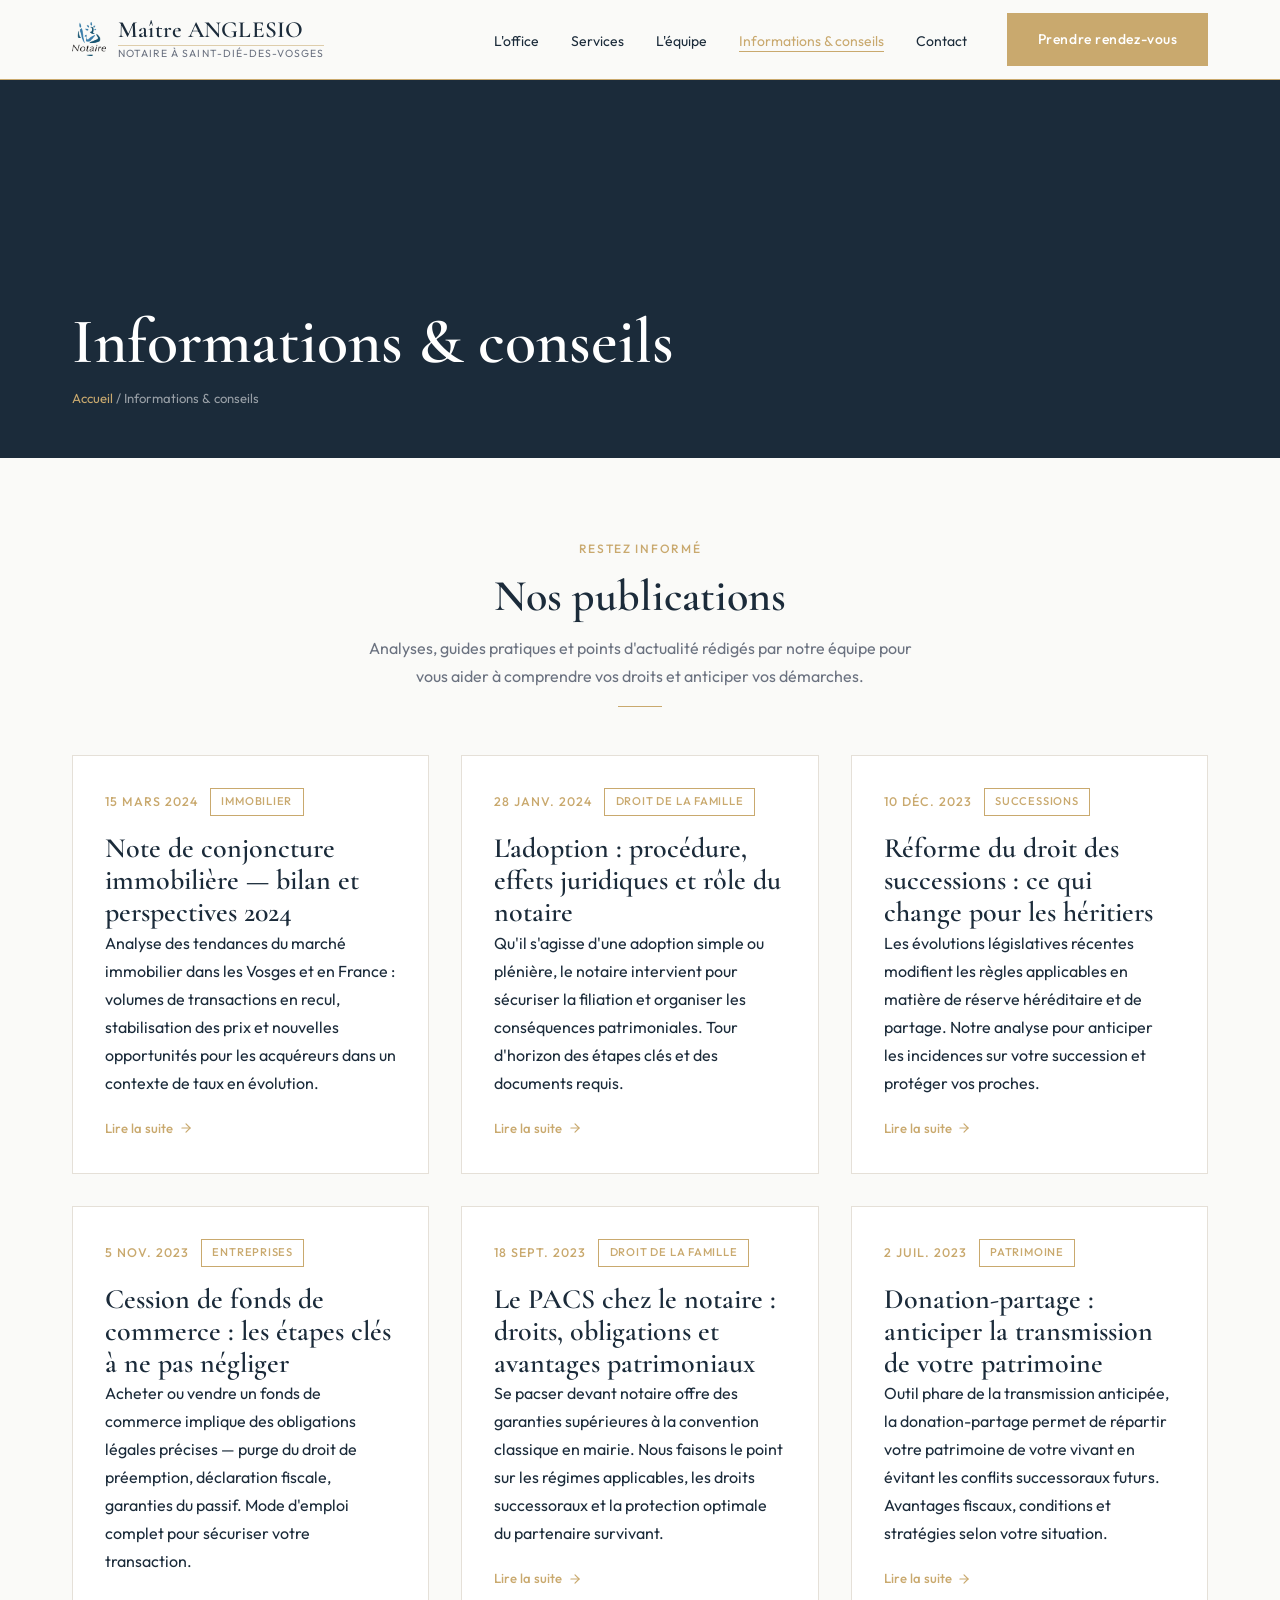
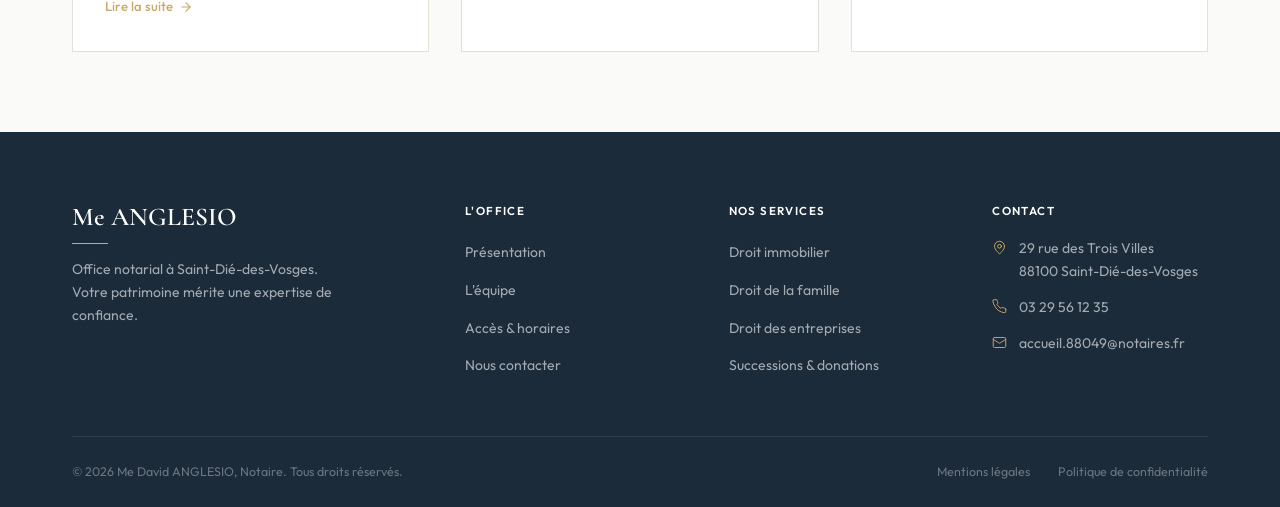
==== commit bf489e1c: "feat: mention legales + small improvements" ====
--- a/actualites.html
+++ b/actualites.html
@@ -9,8 +9,38 @@
   <link rel="preconnect" href="https://fonts.gstatic.com" crossorigin>
   <link href="https://fonts.googleapis.com/css2?family=Cormorant+Garamond:wght@400;500;600&family=Outfit:wght@300;400;500;600&display=swap" rel="stylesheet">
   <link rel="stylesheet" href="css/style.css">
+  <meta property="og:type" content="website">
+  <meta property="og:title" content="Informations &amp; conseils — Me ANGLESIO, Notaire">
+  <meta property="og:description" content="Informations, actualités et conseils juridiques de l'office notarial Me ANGLESIO à Saint-Dié-des-Vosges.">
+  <meta property="og:locale" content="fr_FR">
+  <meta name="twitter:card" content="summary_large_image">
+  <script type="application/ld+json">
+  {
+    "@context": "https://schema.org",
+    "@type": "LegalService",
+    "name": "Me David ANGLESIO, Notaire",
+    "telephone": "+33329561235",
+    "email": "accueil.88049@notaires.fr",
+    "address": {
+      "@type": "PostalAddress",
+      "streetAddress": "29 rue des Trois Villes",
+      "addressLocality": "Saint-Dié-des-Vosges",
+      "postalCode": "88100",
+      "addressCountry": "FR"
+    },
+    "openingHoursSpecification": [
+      {"@type": "OpeningHoursSpecification", "dayOfWeek": ["Monday","Tuesday","Wednesday","Thursday","Friday"], "opens": "09:00", "closes": "12:00"},
+      {"@type": "OpeningHoursSpecification", "dayOfWeek": ["Monday","Tuesday","Wednesday","Thursday","Friday"], "opens": "14:00", "closes": "17:30"}
+    ],
+    "description": "Office notarial de Me David ANGLESIO à Saint-Dié-des-Vosges — droit immobilier, familial et des entreprises.",
+    "areaServed": {"@type": "City", "name": "Saint-Dié-des-Vosges"},
+    "knowsLanguage": ["fr", "en", "de", "pt"]
+  }
+  </script>
 </head>
 <body>
+
+<a href="#main-content" class="skip-link">Passer au contenu principal</a>
 
 <!-- HEADER -->
 <header class="site-header">
@@ -39,6 +69,8 @@
   </nav>
 </header>
 
+<main id="main-content">
+
 <!-- PAGE HERO -->
 <section class="page-hero">
   <div class="page-hero__bg" style="background-image: url('https://images.unsplash.com/photo-1434626881859-194d67b2b86f?w=1400&auto=format');" role="img" aria-label="Lecture et information juridique"></div>
@@ -66,7 +98,7 @@
       <!-- Article 1 -->
       <article class="news-full-card reveal reveal-d1">
         <div class="news-card__meta">
-          <span class="news-card__date">15 mars 2024</span>
+          <span class="news-card__date"><time datetime="2024-03-15">15 mars 2024</time></span>
           <span class="badge">Immobilier</span>
         </div>
         <h3>Note de conjoncture immobilière — bilan et perspectives 2024</h3>
@@ -80,7 +112,7 @@
       <!-- Article 2 -->
       <article class="news-full-card reveal reveal-d2">
         <div class="news-card__meta">
-          <span class="news-card__date">28 janv. 2024</span>
+          <span class="news-card__date"><time datetime="2024-01-28">28 janv. 2024</time></span>
           <span class="badge">Droit de la famille</span>
         </div>
         <h3>L'adoption : procédure, effets juridiques et rôle du notaire</h3>
@@ -94,7 +126,7 @@
       <!-- Article 3 -->
       <article class="news-full-card reveal reveal-d3">
         <div class="news-card__meta">
-          <span class="news-card__date">10 déc. 2023</span>
+          <span class="news-card__date"><time datetime="2023-12-10">10 déc. 2023</time></span>
           <span class="badge">Successions</span>
         </div>
         <h3>Réforme du droit des successions : ce qui change pour les héritiers</h3>
@@ -108,7 +140,7 @@
       <!-- Article 4 -->
       <article class="news-full-card reveal reveal-d1">
         <div class="news-card__meta">
-          <span class="news-card__date">5 nov. 2023</span>
+          <span class="news-card__date"><time datetime="2023-11-05">5 nov. 2023</time></span>
           <span class="badge">Entreprises</span>
         </div>
         <h3>Cession de fonds de commerce : les étapes clés à ne pas négliger</h3>
@@ -122,7 +154,7 @@
       <!-- Article 5 -->
       <article class="news-full-card reveal reveal-d2">
         <div class="news-card__meta">
-          <span class="news-card__date">18 sept. 2023</span>
+          <span class="news-card__date"><time datetime="2023-09-18">18 sept. 2023</time></span>
           <span class="badge">Droit de la famille</span>
         </div>
         <h3>Le PACS chez le notaire : droits, obligations et avantages patrimoniaux</h3>
@@ -136,7 +168,7 @@
       <!-- Article 6 -->
       <article class="news-full-card reveal reveal-d3">
         <div class="news-card__meta">
-          <span class="news-card__date">2 juil. 2023</span>
+          <span class="news-card__date"><time datetime="2023-07-02">2 juil. 2023</time></span>
           <span class="badge">Patrimoine</span>
         </div>
         <h3>Donation-partage : anticiper la transmission de votre patrimoine</h3>
@@ -150,6 +182,8 @@
     </div>
   </div>
 </section>
+
+</main>
 
 <!-- FOOTER -->
 <footer class="site-footer">
@@ -195,10 +229,10 @@
       </div>
     </div>
     <div class="footer-bottom">
-      <span>&copy; 2024 Me David ANGLESIO, Notaire. Tous droits réservés.</span>
+      <span>&copy; 2026 Me David ANGLESIO, Notaire. Tous droits réservés.</span>
       <div class="footer-bottom__links">
-        <a href="#">Mentions légales</a>
-        <a href="#">Politique de confidentialité</a>
+        <a href="mentions-legales.html">Mentions légales</a>
+        <a href="confidentialite.html">Politique de confidentialité</a>
       </div>
     </div>
   </div>
--- a/css/style.css
+++ b/css/style.css
@@ -47,6 +47,26 @@
 ul  { list-style: none; }
 
 /* ===========================
+   SKIP LINK
+=========================== */
+.skip-link {
+  position: absolute;
+  top: -100%;
+  left: 1rem;
+  z-index: 9999;
+  padding: 0.6rem 1.25rem;
+  background: var(--color-primary);
+  color: var(--color-white);
+  font-size: 0.875rem;
+  font-weight: 500;
+  letter-spacing: 0.03em;
+  text-decoration: none;
+}
+.skip-link:focus {
+  top: 1rem;
+}
+
+/* ===========================
    TYPOGRAPHY
 =========================== */
 h1, h2, h3, h4 {
@@ -161,6 +181,12 @@
 .btn--accent-outline:hover {
   background: var(--color-accent);
   color: var(--color-white);
+}
+
+.btn:focus-visible,
+a:focus-visible {
+  outline: 2px solid var(--color-accent);
+  outline-offset: 3px;
 }
 
 /* ===========================
@@ -1021,6 +1047,38 @@
   .reveal-d2 { transition-delay: 0.2s; }
   .reveal-d3 { transition-delay: 0.3s; }
   .reveal-d4 { transition-delay: 0.4s; }
+}
+
+/* ===========================
+   LEGAL PAGES
+=========================== */
+.legal-content { max-width: 760px; }
+.legal-content h2 {
+  font-size: clamp(1.2rem, 2vw, 1.5rem);
+  margin-top: 2.5rem;
+  margin-bottom: 0.75rem;
+  padding-bottom: 0.5rem;
+  border-bottom: 1px solid var(--color-border);
+}
+.legal-content h2:first-child { margin-top: 0; }
+.legal-content p  { color: var(--color-text-muted); }
+.legal-content ul {
+  list-style: disc;
+  padding-left: 1.5rem;
+  color: var(--color-text-muted);
+  font-size: 0.9rem;
+  line-height: 1.85;
+  margin-bottom: 1rem;
+}
+.legal-content a      { color: var(--color-accent); }
+.legal-content strong { color: var(--color-text); }
+.legal-placeholder {
+  display: inline-block;
+  background: rgba(201,169,110,0.10);
+  border: 1px dashed var(--color-accent);
+  padding: 0.05rem 0.45rem;
+  font-size: 0.82rem;
+  color: var(--color-accent);
 }
 
 /* ===========================
